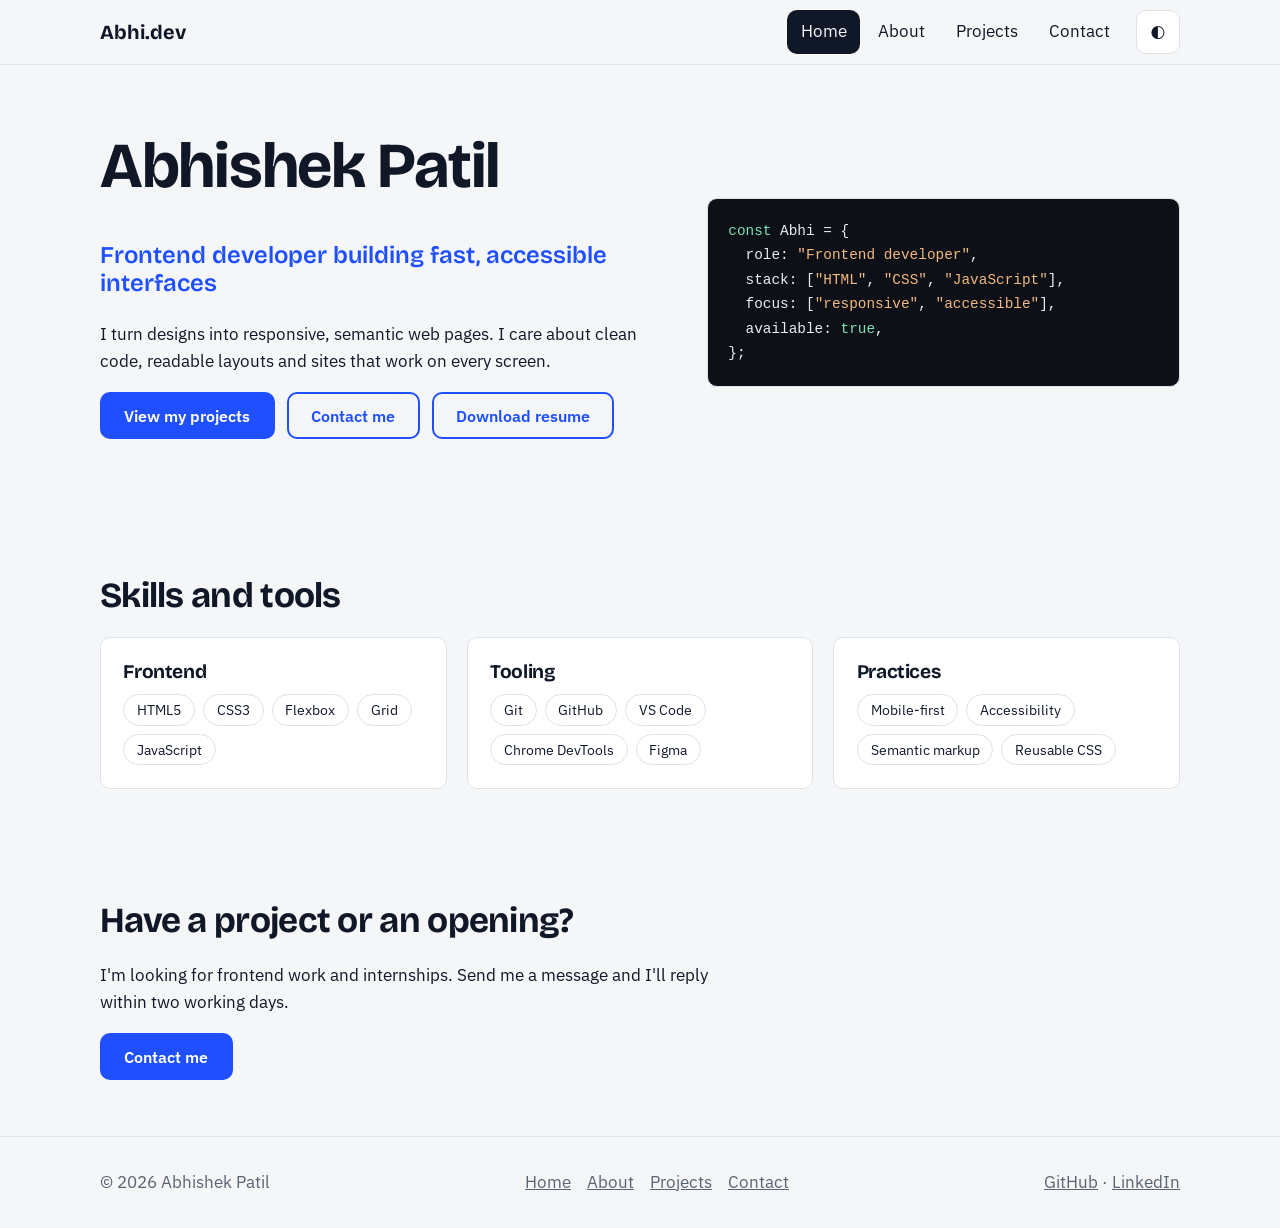
==== portfolio-website/index.html @ 77fe7509 "Add Week 1 assignments: portfolio, landing page, CSS challenge" ====
<!DOCTYPE html>
<html lang="en" data-theme="light">
<head>
<meta charset="UTF-8">
<meta name="viewport" content="width=device-width, initial-scale=1">
<title>Home | Abhishek Patil</title>
<meta name="description" content="Abhishek Patil, frontend developer building responsive, accessible websites.">
<link rel="preconnect" href="https://fonts.googleapis.com">
<link rel="preconnect" href="https://fonts.gstatic.com" crossorigin>
<link href="https://fonts.googleapis.com/css2?family=Bricolage+Grotesque:wght@600;700&family=IBM+Plex+Sans:wght@400;600&display=swap" rel="stylesheet">
<link rel="stylesheet" href="css/style.css">
</head>
<body>
<a class="skip" href="#main">Skip to content</a>
<header class="site-header">
  <div class="wrap bar">
    <a class="brand" href="index.html">Abhi.dev</a>
    <nav id="nav" class="nav" aria-label="Main"><a href="index.html" aria-current="page">Home</a><a href="about.html">About</a><a href="projects.html">Projects</a><a href="contact.html">Contact</a></nav>
    <button id="theme" class="icon-btn" type="button" aria-label="Toggle dark mode">&#9680;</button>
    <button class="icon-btn nav-toggle" type="button" aria-expanded="false" aria-controls="nav">Menu</button>
  </div>
</header>
<main id="main">
<section class="wrap hero">
  <div class="hero-copy">
    <h1>Abhishek Patil</h1>
    <p class="role">Frontend developer building fast, accessible interfaces</p>
    <p>I turn designs into responsive, semantic web pages. I care about clean code, readable layouts and sites that work on every screen.</p>
    <p class="actions"><a class="btn" href="projects.html">View my projects</a> <a class="btn btn-ghost" href="contact.html">Contact me</a> <a class="btn btn-ghost" href="assets/resume.pdf" download>Download resume</a></p>
  </div>
  <pre class="code" aria-label="Summary of skills as code"><code><span class="k">const</span> Abhi = {
  role: <span class="s">"Frontend developer"</span>,
  stack: [<span class="s">"HTML"</span>, <span class="s">"CSS"</span>, <span class="s">"JavaScript"</span>],
  focus: [<span class="s">"responsive"</span>, <span class="s">"accessible"</span>],
  available: <span class="k">true</span>,
};</code></pre>
</section>
<section class="section wrap" aria-labelledby="skills-h">
  <h2 id="skills-h">Skills and tools</h2>
  <div class="grid">
    <article class="card"><h3>Frontend</h3><ul class="chips"><li>HTML5</li><li>CSS3</li><li>Flexbox</li><li>Grid</li><li>JavaScript</li></ul></article>
    <article class="card"><h3>Tooling</h3><ul class="chips"><li>Git</li><li>GitHub</li><li>VS Code</li><li>Chrome DevTools</li><li>Figma</li></ul></article>
    <article class="card"><h3>Practices</h3><ul class="chips"><li>Mobile-first</li><li>Accessibility</li><li>Semantic markup</li><li>Reusable CSS</li></ul></article>
  </div>
</section>
<section class="section wrap cta">
  <h2>Have a project or an opening?</h2>
  <p>I'm looking for frontend work and internships. Send me a message and I'll reply within two working days.</p>
  <a class="btn" href="contact.html">Contact me</a>
</section>
</main>
<footer class="site-footer">
  <div class="wrap foot">
    <p>&copy; 2026 Abhishek Patil</p>
    <nav aria-label="Footer"><a href="index.html">Home</a><a href="about.html">About</a><a href="projects.html">Projects</a><a href="contact.html">Contact</a></nav>
    <p><a href="https://github.com/your-username">GitHub</a> &middot; <a href="https://linkedin.com/in/your-username">LinkedIn</a></p>
  </div>
</footer>
<script src="js/script.js"></script>
</body>
</html>
---- portfolio-website/css/style.css ----
/* Tokens */
:root{--bg:#f4f6f8;--surface:#fff;--ink:#101828;--muted:#5b6472;--line:#dde2e8;--accent:#1f4fff;--accent-ink:#fff;--r:10px;
--font-h:"Bricolage Grotesque",system-ui,sans-serif;--font-b:"IBM Plex Sans",system-ui,sans-serif}
:root[data-theme="dark"]{--bg:#0d1117;--surface:#161b22;--ink:#e6edf3;--muted:#9aa4b2;--line:#2a313c;--accent:#7c98ff;--accent-ink:#0d1117}

/* Base */
*,*::before,*::after{box-sizing:border-box}
html{scroll-behavior:smooth}
body{margin:0;background:var(--bg);color:var(--ink);font:1.0625rem/1.6 var(--font-b)}
h1,h2,h3,.h3{font-family:var(--font-h);line-height:1.15;letter-spacing:-.02em;margin:0 0 .6em}
h1{font-size:clamp(2.3rem,6vw,4rem)}
h2{font-size:clamp(1.6rem,3.2vw,2.2rem)}
h3,.h3{font-size:1.2rem}
p{margin:0 0 1em;max-width:62ch}
a{color:var(--accent)}
img{max-width:100%;height:auto}
:focus-visible{outline:3px solid var(--accent);outline-offset:3px}
.wrap{width:min(1080px,100% - 2.5rem);margin-inline:auto}
.skip{position:absolute;left:-999px}
.skip:focus{left:1rem;top:1rem;background:var(--surface);padding:.5rem 1rem;z-index:20}

/* Header and nav */
.site-header{position:sticky;top:0;z-index:10;background:var(--bg);border-bottom:1px solid var(--line)}
.bar{display:flex;align-items:center;gap:.75rem;min-height:64px}
.brand{font:700 1.25rem var(--font-h);color:var(--ink);text-decoration:none;margin-right:auto}
.nav{display:flex;gap:.25rem}
.nav a{padding:.5rem .85rem;border-radius:var(--r);color:var(--ink);text-decoration:none;transition:background .15s}
.nav a:hover{background:var(--surface)}
.nav a[aria-current="page"]{background:var(--ink);color:var(--bg)}
.icon-btn{min-width:44px;min-height:44px;border:1px solid var(--line);border-radius:var(--r);background:var(--surface);color:var(--ink);font:inherit;cursor:pointer}
.nav-toggle{display:none;padding:0 1rem}

/* Buttons */
.btn{display:inline-block;min-height:44px;padding:.7rem 1.4rem;border:2px solid var(--accent);border-radius:var(--r);background:var(--accent);color:var(--accent-ink);font:600 1rem var(--font-b);text-decoration:none;cursor:pointer;transition:transform .15s}
.btn:hover{transform:translateY(-2px)}
.btn-ghost{background:transparent;color:var(--accent)}
.actions{display:flex;flex-wrap:wrap;gap:.75rem}

/* Layout */
.section{padding:3.5rem 0}
.hero{display:grid;gap:2.5rem;align-items:center;padding:4rem 0}
.hero-copy{animation:rise .6s ease both}
@keyframes rise{from{opacity:0;transform:translateY(12px)}}
.grid{display:grid;gap:1.25rem;grid-template-columns:repeat(auto-fit,minmax(250px,1fr))}
.cta{text-align:left}

/* Components */
.card{background:var(--surface);border:1px solid var(--line);border-radius:var(--r);padding:1.4rem}
.card ul{padding-left:1.1rem;margin:0}
.chips{display:flex;flex-wrap:wrap;gap:.5rem;list-style:none;padding:0!important;margin:0}
.chips li{border:1px solid var(--line);border-radius:999px;padding:.2rem .8rem;font-size:.9rem}
.code{margin:0;padding:1.25rem;overflow-x:auto;background:#0d1117;color:#e6edf3;border:1px solid var(--line);border-radius:var(--r);font:.9rem/1.7 ui-monospace,Menlo,Consolas,monospace}
.code .k{color:#7ee0b5}.code .s{color:#f2b880}
.filters{display:flex;flex-wrap:wrap;gap:.5rem;margin-bottom:1.5rem}
.filters button{min-height:44px;padding:0 1rem;border:1px solid var(--line);border-radius:999px;background:var(--surface);color:var(--ink);font:inherit;cursor:pointer}
.filters button:hover{border-color:var(--accent)}
.filters button[aria-pressed="true"]{background:var(--ink);color:var(--bg)}
.project[hidden]{display:none}
.thumb{display:grid;place-items:center;height:110px;margin-bottom:1rem;border-radius:var(--r);color:#fff;font:700 1.4rem var(--font-h)}
.project:nth-child(1) .thumb{background:#1f4fff}
.project:nth-child(2) .thumb{background:#8a4b2a}
.project:nth-child(3) .thumb{background:#0f766e}
.project:nth-child(4) .thumb{background:#6d3fc0}
.tags{color:var(--muted);font-size:.9rem;margin-bottom:.75rem}
.contact{display:grid;gap:2.5rem;align-items:start}
label{display:block;margin-bottom:.35rem;font-weight:600}
input,textarea{width:100%;min-height:44px;margin-bottom:1rem;padding:.7rem;border:1px solid var(--line);border-radius:var(--r);background:var(--surface);color:var(--ink);font:inherit}
input:focus-visible,textarea:focus-visible{border-color:var(--accent)}
.plain{list-style:none;padding:0!important}
.plain li{margin-bottom:.5rem}

/* Link hover, hero role, scroll reveal */
main a:not(.btn):hover,.foot a:hover{color:var(--ink);text-decoration-thickness:2px}
.role{font:600 clamp(1.15rem,2.5vw,1.5rem) var(--font-h);color:var(--accent)}
.js .reveal{opacity:0;transform:translateY(16px);transition:opacity .5s ease,transform .5s ease}
.js .reveal.in{opacity:1;transform:none}

/* Footer */
.site-footer{padding:2rem 0;border-top:1px solid var(--line);color:var(--muted)}
.foot{display:flex;flex-wrap:wrap;justify-content:space-between;gap:1rem 2rem}
.foot p{margin:0}
.foot nav{display:flex;gap:1rem}
.foot a{color:var(--muted)}

/* Tablet and desktop */
@media (min-width:800px){
  .hero{grid-template-columns:1.2fr 1fr}
  .contact{grid-template-columns:1.4fr 1fr}
}
/* Mobile nav */
@media (max-width:700px){
  .nav-toggle{display:inline-block}
  .nav{display:none;position:absolute;top:100%;left:0;right:0;flex-direction:column;padding:.75rem 1.25rem;background:var(--bg);border-bottom:1px solid var(--line)}
  .nav.open{display:flex}
  .nav a{padding:.8rem}
}
@media (prefers-reduced-motion:reduce){
  *,*::before,*::after{animation:none!important;transition:none!important;scroll-behavior:auto!important}
}
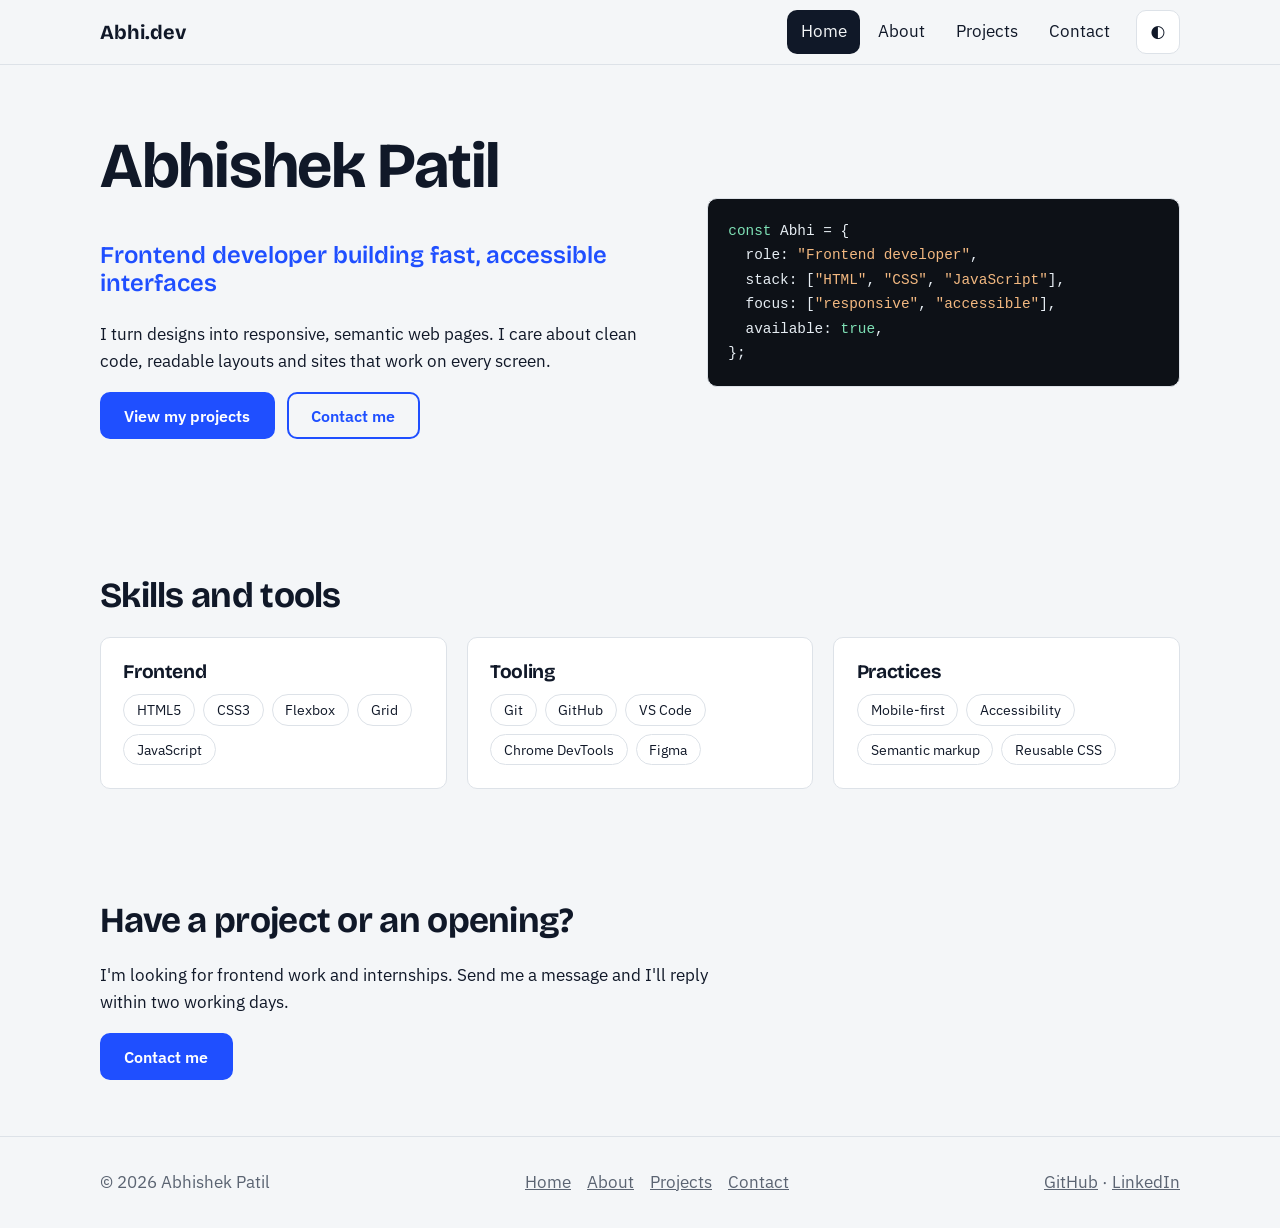
==== commit 28b8484a: "Finalize READMEs, screenshots and Task 1 details" ====
--- a/portfolio-website/index.html
+++ b/portfolio-website/index.html
@@ -26,7 +26,7 @@
     <h1>Abhishek Patil</h1>
     <p class="role">Frontend developer building fast, accessible interfaces</p>
     <p>I turn designs into responsive, semantic web pages. I care about clean code, readable layouts and sites that work on every screen.</p>
-    <p class="actions"><a class="btn" href="projects.html">View my projects</a> <a class="btn btn-ghost" href="contact.html">Contact me</a> <a class="btn btn-ghost" href="assets/resume.pdf" download>Download resume</a></p>
+    <p class="actions"><a class="btn" href="projects.html">View my projects</a> <a class="btn btn-ghost" href="contact.html">Contact me</a></p>
   </div>
   <pre class="code" aria-label="Summary of skills as code"><code><span class="k">const</span> Abhi = {
   role: <span class="s">"Frontend developer"</span>,
